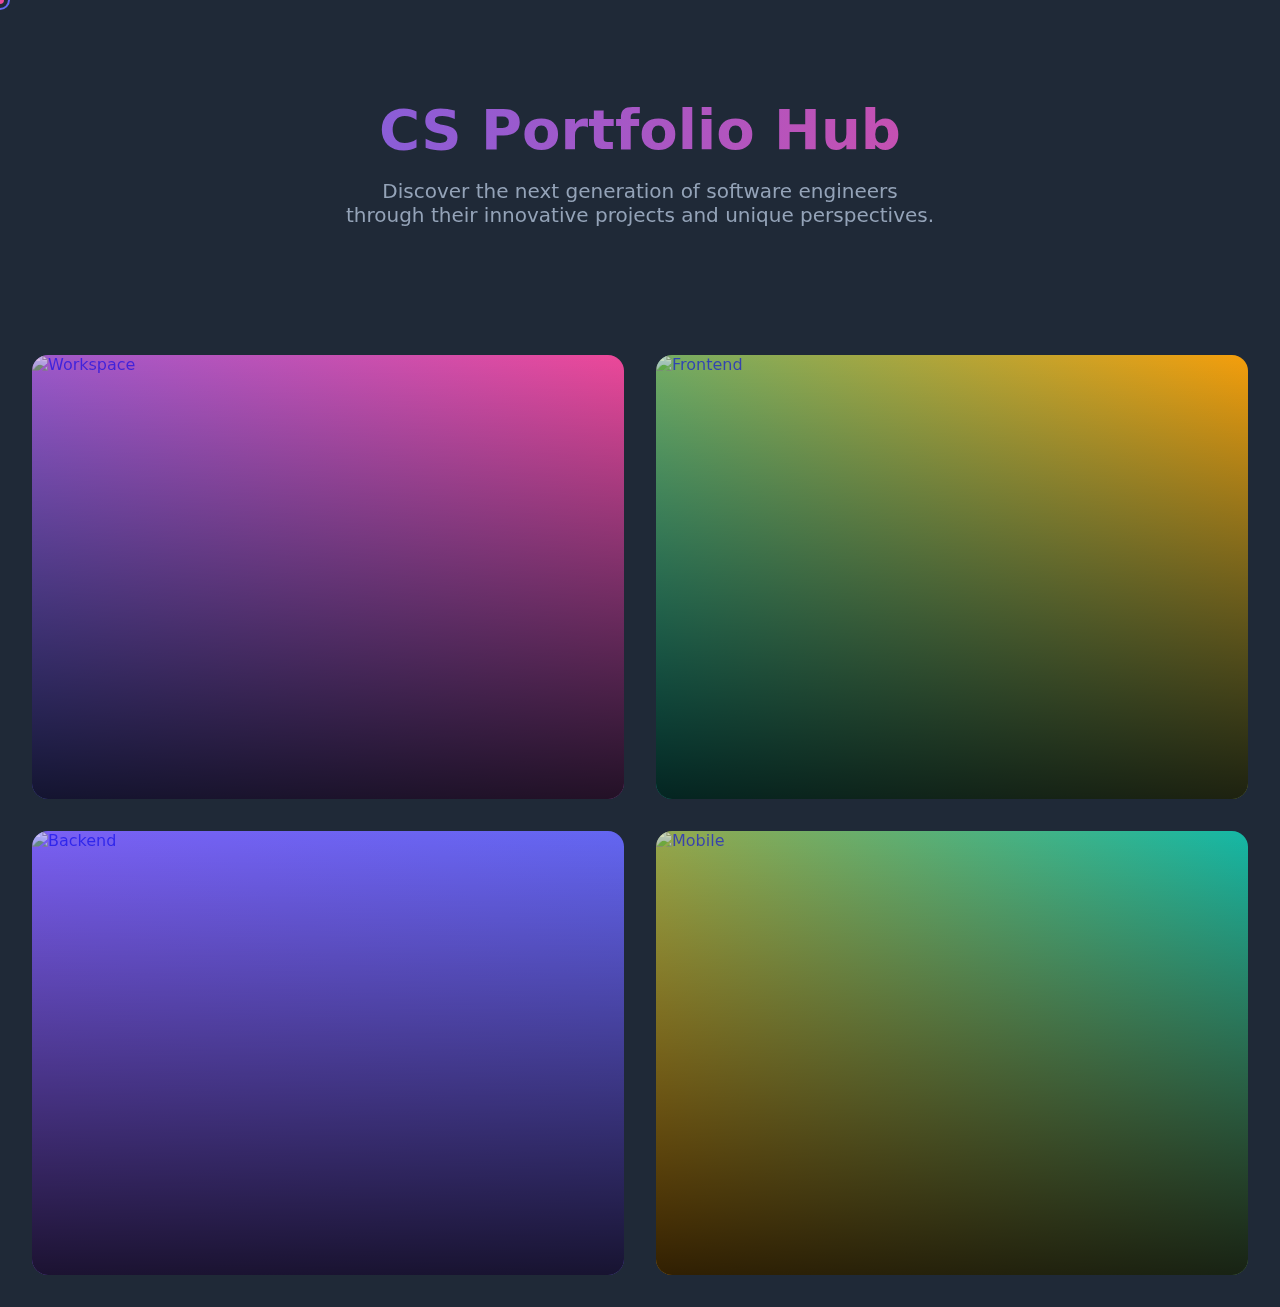
==== index.html @ 4498c345 "Update index.html" ====
<!DOCTYPE html>
<html lang="en">
<head>
    <meta charset="UTF-8">
    <meta name="viewport" content="width=device-width, initial-scale=1.0">
    <title>CS Portfolio Hub</title>
    <style>
        :root {
            --primary: #6366f1;
            --secondary: #4f46e5;
            --accent1: #ec4899;
            --accent2: #14b8a6;
            --accent3: #f59e0b;
            --accent4: #8b5cf6;
            --dark: #1f2937;
            --light: #f8fafc;
        }

        * {
            margin: 0;
            padding: 0;
            box-sizing: border-box;
            font-family: 'Inter', system-ui, -apple-system, sans-serif;
        }

        body {
            background-color: var(--dark);
            color: var(--light);
            min-height: 100vh;
            overflow-x: hidden;
        }

        .noise {
            position: fixed;
            top: 0;
            left: 0;
            width: 100%;
            height: 100%;
            background: url('[data-uri]');
            opacity: 0.05;
            z-index: 1;
            pointer-events: none;
        }

        .container {
            max-width: 1400px;
            margin: 0 auto;
            padding: 2rem;
            position: relative;
            z-index: 2;
        }

        header {
            text-align: center;
            padding: 4rem 0;
        }

        h1 {
            font-size: 3.5rem;
            margin-bottom: 1rem;
            background: linear-gradient(to right, var(--primary), var(--accent1));
            -webkit-background-clip: text;
            -webkit-text-fill-color: transparent;
            line-height: 1.2;
        }

        .subtitle {
            font-size: 1.25rem;
            color: #94a3b8;
            max-width: 600px;
            margin: 0 auto;
        }

        .portfolio-grid {
            display: grid;
            grid-template-columns: repeat(2, 1fr);
            gap: 2rem;
            margin-top: 4rem;
        }

        .portfolio-card {
            position: relative;
            border-radius: 1rem;
            overflow: hidden;
            aspect-ratio: 4/3;
            cursor: pointer;
            transition: transform 0.5s cubic-bezier(0.4, 0, 0.2, 1);
        }

        .portfolio-card:hover {
            transform: translateY(-10px);
        }

        .portfolio-card::before {
            content: '';
            position: absolute;
            inset: 0;
            background: linear-gradient(to bottom, transparent 0%, rgba(0, 0, 0, 0.8) 100%);
            z-index: 1;
        }

        .portfolio-card:nth-child(1) {
            background: linear-gradient(45deg, var(--primary), var(--accent1));
        }

        .portfolio-card:nth-child(2) {
            background: linear-gradient(45deg, var(--accent2), var(--accent3));
        }

        .portfolio-card:nth-child(3) {
            background: linear-gradient(45deg, var(--accent4), var(--primary));
        }

        .portfolio-card:nth-child(4) {
            background: linear-gradient(45deg, var(--accent3), var(--accent2));
        }

        .card-content {
            position: absolute;
            bottom: 0;
            left: 0;
            right: 0;
            padding: 2rem;
            z-index: 2;
            transform: translateY(20px);
            opacity: 0;
            transition: all 0.3s ease-out;
        }

        .portfolio-card:hover .card-content {
            transform: translateY(0);
            opacity: 1;
        }

        .card-title {
            font-size: 1.5rem;
            font-weight: 700;
            margin-bottom: 0.5rem;
        }

        .card-subtitle {
            font-size: 1rem;
            color: #e2e8f0;
            margin-bottom: 1rem;
        }

        .card-tags {
            display: flex;
            gap: 0.5rem;
            flex-wrap: wrap;
        }

        .tag {
            padding: 0.25rem 0.75rem;
            background-color: rgba(255, 255, 255, 0.1);
            border-radius: 9999px;
            font-size: 0.875rem;
        }

        .card-image {
            position: absolute;
            top: 0;
            left: 0;
            width: 100%;
            height: 100%;
            object-fit: cover;
            opacity: 0.6;
            transition: opacity 0.3s ease;
        }

        .portfolio-card:hover .card-image {
            opacity: 0.3;
        }

        @media (max-width: 768px) {
            .portfolio-grid {
                grid-template-columns: 1fr;
            }

            h1 {
                font-size: 2.5rem;
            }

            .subtitle {
                font-size: 1.125rem;
            }
        }

        .cursor {
            width: 20px;
            height: 20px;
            border: 2px solid var(--primary);
            border-radius: 50%;
            position: fixed;
            pointer-events: none;
            z-index: 999;
            transition: transform 0.2s ease;
            transform: translate(-50%, -50%);
        }

        .cursor-follower {
            width: 8px;
            height: 8px;
            background: var(--accent1);
            border-radius: 50%;
            position: fixed;
            pointer-events: none;
            z-index: 999;
            transition: transform 0.1s ease;
            transform: translate(-50%, -50%);
        }
    </style>
</head>
<body>
    <div class="noise"></div>
    <div class="cursor"></div>
    <div class="cursor-follower"></div>

    <div class="container">
        <header>
            <h1>CS Portfolio Hub</h1>
            <p class="subtitle">Discover the next generation of software engineers through their innovative projects and unique perspectives.</p>
        </header>

        <div class="portfolio-grid">
            <a href="/group2_portfoliowebsite/darryl.html" class="portfolio-card">
                <img src="https://images.unsplash.com/photo-1517694712202-14dd9538aa97?auto=format&fit=crop&w=800&q=80" alt="Workspace" class="card-image">
                <div class="card-content">
                    <h2 class="card-title">Darryl Laud King</h2>
                    <p class="card-subtitle">AI & Machine Learning Enthusiast</p>
                    <div class="card-tags">
                        <span class="tag">Python</span>
                        <span class="tag">TensorFlow</span>
                        <span class="tag">Computer Vision</span>
                    </div>
                </div>
            </a>

            <a href="#" class="portfolio-card">
                <img src="https://images.unsplash.com/photo-1550439062-609e1531270e?auto=format&fit=crop&w=800&q=80" alt="Frontend" class="card-image">
                <div class="card-content">
                    <h2 class="card-title">Jesse Adjetey</h2>
                    <p class="card-subtitle">Frontend Developer & UI Designer</p>
                    <div class="card-tags">
                        <span class="tag">React</span>
                        <span class="tag">TypeScript</span>
                        <span class="tag">Figma</span>
                    </div>
                </div>
            </a>

            <a href="#" class="portfolio-card">
                <img src="https://images.unsplash.com/photo-1555066931-4365d14bab8c?auto=format&fit=crop&w=800&q=80" alt="Backend" class="card-image">
                <div class="card-content">
                    <h2 class="card-title">Jeffery Churchill</h2>
                    <p class="card-subtitle">Backend Developer & System Architect</p>
                    <div class="card-tags">
                        <span class="tag">Node.js</span>
                        <span class="tag">GraphQL</span>
                        <span class="tag">AWS</span>
                    </div>
                </div>
            </a>

            <a href="#" class="portfolio-card">
                <img src="https://images.unsplash.com/photo-1551033406-611cf9a28f67?auto=format&fit=crop&w=800&q=80" alt="Mobile" class="card-image">
                <div class="card-content">
                    <h2 class="card-title"></h2>
                    <p class="card-subtitle">Mobile Developer & UX Researcher</p>
                    <div class="card-tags">
                        <span class="tag">Flutter</span>
                        <span class="tag">Firebase</span>
                        <span class="tag">Swift</span>
                    </div>
                </div>
            </a>
        </div>
    </div>

    <script>
        // Custom cursor
        const cursor = document.querySelector('.cursor');
        const follower = document.querySelector('.cursor-follower');
        let posX = 0, posY = 0;
        let mouseX = 0, mouseY = 0;

        document.addEventListener('mousemove', (e) => {
            mouseX = e.clientX;
            mouseY = e.clientY;

            cursor.style.left = mouseX + 'px';
            cursor.style.top = mouseY + 'px';
        });

        function followCursor() {
            posX += (mouseX - posX) / 12;
            posY += (mouseY - posY) / 12;
            
            follower.style.left = posX + 'px';
            follower.style.top = posY + 'px';

            requestAnimationFrame(followCursor);
        }
        followCursor();

        // Hover effects for portfolio cards
        document.querySelectorAll('.portfolio-card').forEach(card => {
            card.addEventListener('mouseenter', () => {
                cursor.style.transform = 'translate(-50%, -50%) scale(1.5)';
                cursor.style.borderColor = 'white';
                follower.style.transform = 'translate(-50%, -50%) scale(0.5)';
            });

            card.addEventListener('mouseleave', () => {
                cursor.style.transform = 'translate(-50%, -50%) scale(1)';
                cursor.style.borderColor = 'var(--primary)';
                follower.style.transform = 'translate(-50%, -50%) scale(1)';
            });
        });

        // Parallax effect for cards
        document.addEventListener('mousemove', (e) => {
            const cards = document.querySelectorAll('.portfolio-card');
            const mouseX = e.clientX / window.innerWidth - 0.5;
            const mouseY = e.clientY / window.innerHeight - 0.5;

            cards.forEach(card => {
                const rect = card.getBoundingClientRect();
                const cardCenterX = rect.left + rect.width / 2;
                const cardCenterY = rect.top + rect.height / 2;
                
                const angleX = (cardCenterY - e.clientY) / 30;
                const angleY = (e.clientX - cardCenterX) / 30;
                
                card.style.transform = `perspective(1000px) rotateX(${angleX}deg) rotateY(${angleY}deg) translateY(-10px)`;
            });
        });

        // Reset card transform on mouse leave
        document.addEventListener('mouseleave', () => {
            document.querySelectorAll('.portfolio-card').forEach(card => {
                card.style.transform = 'perspective(1000px) rotateX(0) rotateY(0) translateY(0)';
            });
        });
    </script>
</body>
</html>
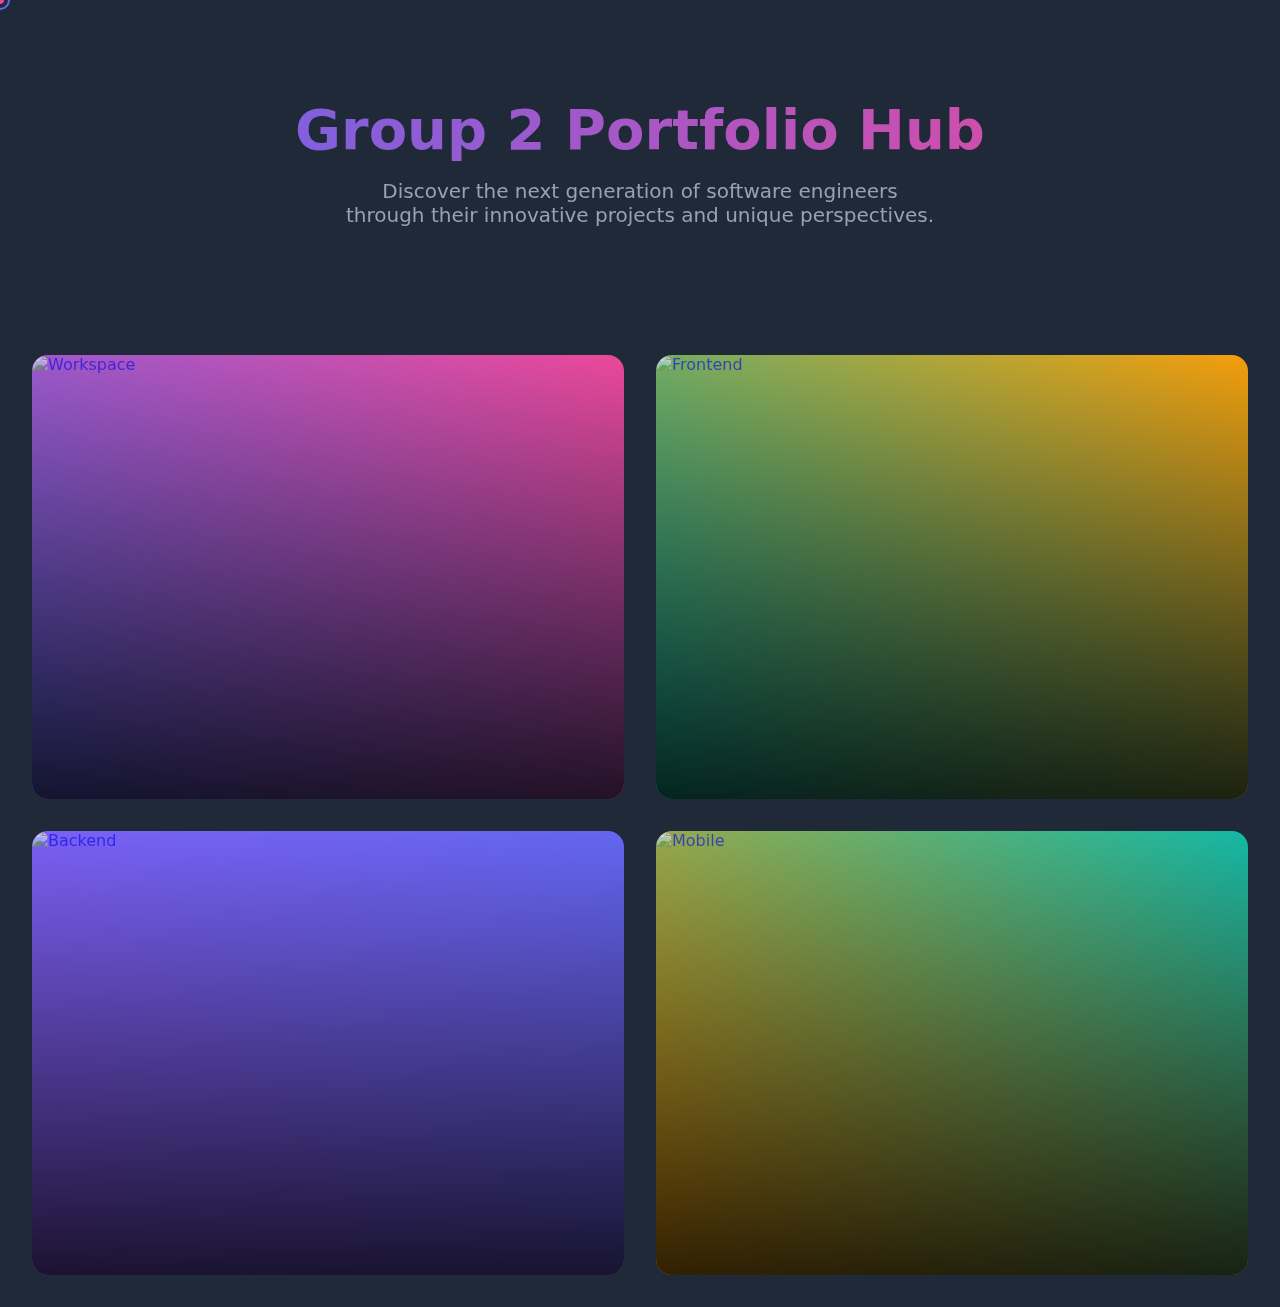
==== commit 3406863b: "Update index.html" ====
--- a/index.html
+++ b/index.html
@@ -218,16 +218,16 @@
 
     <div class="container">
         <header>
-            <h1>CS Portfolio Hub</h1>
+            <h1>Group 2 Portfolio Hub</h1>
             <p class="subtitle">Discover the next generation of software engineers through their innovative projects and unique perspectives.</p>
         </header>
 
         <div class="portfolio-grid">
-            <a href="/group2_portfoliowebsite/darryl.html" class="portfolio-card">
+            <a href="/group2_portfoliowebsite/darryl_page.html" class="portfolio-card">
                 <img src="https://images.unsplash.com/photo-1517694712202-14dd9538aa97?auto=format&fit=crop&w=800&q=80" alt="Workspace" class="card-image">
                 <div class="card-content">
                     <h2 class="card-title">Darryl Laud King</h2>
-                    <p class="card-subtitle">AI & Machine Learning Enthusiast</p>
+                    <p class="card-subtitle">Cybersecurity Enthusiast</p>
                     <div class="card-tags">
                         <span class="tag">Python</span>
                         <span class="tag">TensorFlow</span>
@@ -236,42 +236,27 @@
                 </div>
             </a>
 
-            <a href="#" class="portfolio-card">
+            <a href="/group2_portfoliowebsite/Jesse.html" class="portfolio-card">
                 <img src="https://images.unsplash.com/photo-1550439062-609e1531270e?auto=format&fit=crop&w=800&q=80" alt="Frontend" class="card-image">
                 <div class="card-content">
                     <h2 class="card-title">Jesse Adjetey</h2>
-                    <p class="card-subtitle">Frontend Developer & UI Designer</p>
-                    <div class="card-tags">
-                        <span class="tag">React</span>
-                        <span class="tag">TypeScript</span>
-                        <span class="tag">Figma</span>
-                    </div>
+                    <p class="card-subtitle">Web 3 Enthusiast</p>
                 </div>
             </a>
 
-            <a href="#" class="portfolio-card">
+            <a href="/group2_portfoliowebsite/Jeffrey_hompage.html" class="portfolio-card">
                 <img src="https://images.unsplash.com/photo-1555066931-4365d14bab8c?auto=format&fit=crop&w=800&q=80" alt="Backend" class="card-image">
                 <div class="card-content">
                     <h2 class="card-title">Jeffery Churchill</h2>
-                    <p class="card-subtitle">Backend Developer & System Architect</p>
-                    <div class="card-tags">
-                        <span class="tag">Node.js</span>
-                        <span class="tag">GraphQL</span>
-                        <span class="tag">AWS</span>
-                    </div>
+                    <p class="card-subtitle">Sports Enthusiast</p>
                 </div>
             </a>
 
-            <a href="#" class="portfolio-card">
+            <a href="/group2_portfoliowebsite/profiledavid.html" class="portfolio-card">
                 <img src="https://images.unsplash.com/photo-1551033406-611cf9a28f67?auto=format&fit=crop&w=800&q=80" alt="Mobile" class="card-image">
                 <div class="card-content">
-                    <h2 class="card-title"></h2>
+                    <h2 class="card-title">David</h2>
                     <p class="card-subtitle">Mobile Developer & UX Researcher</p>
-                    <div class="card-tags">
-                        <span class="tag">Flutter</span>
-                        <span class="tag">Firebase</span>
-                        <span class="tag">Swift</span>
-                    </div>
                 </div>
             </a>
         </div>
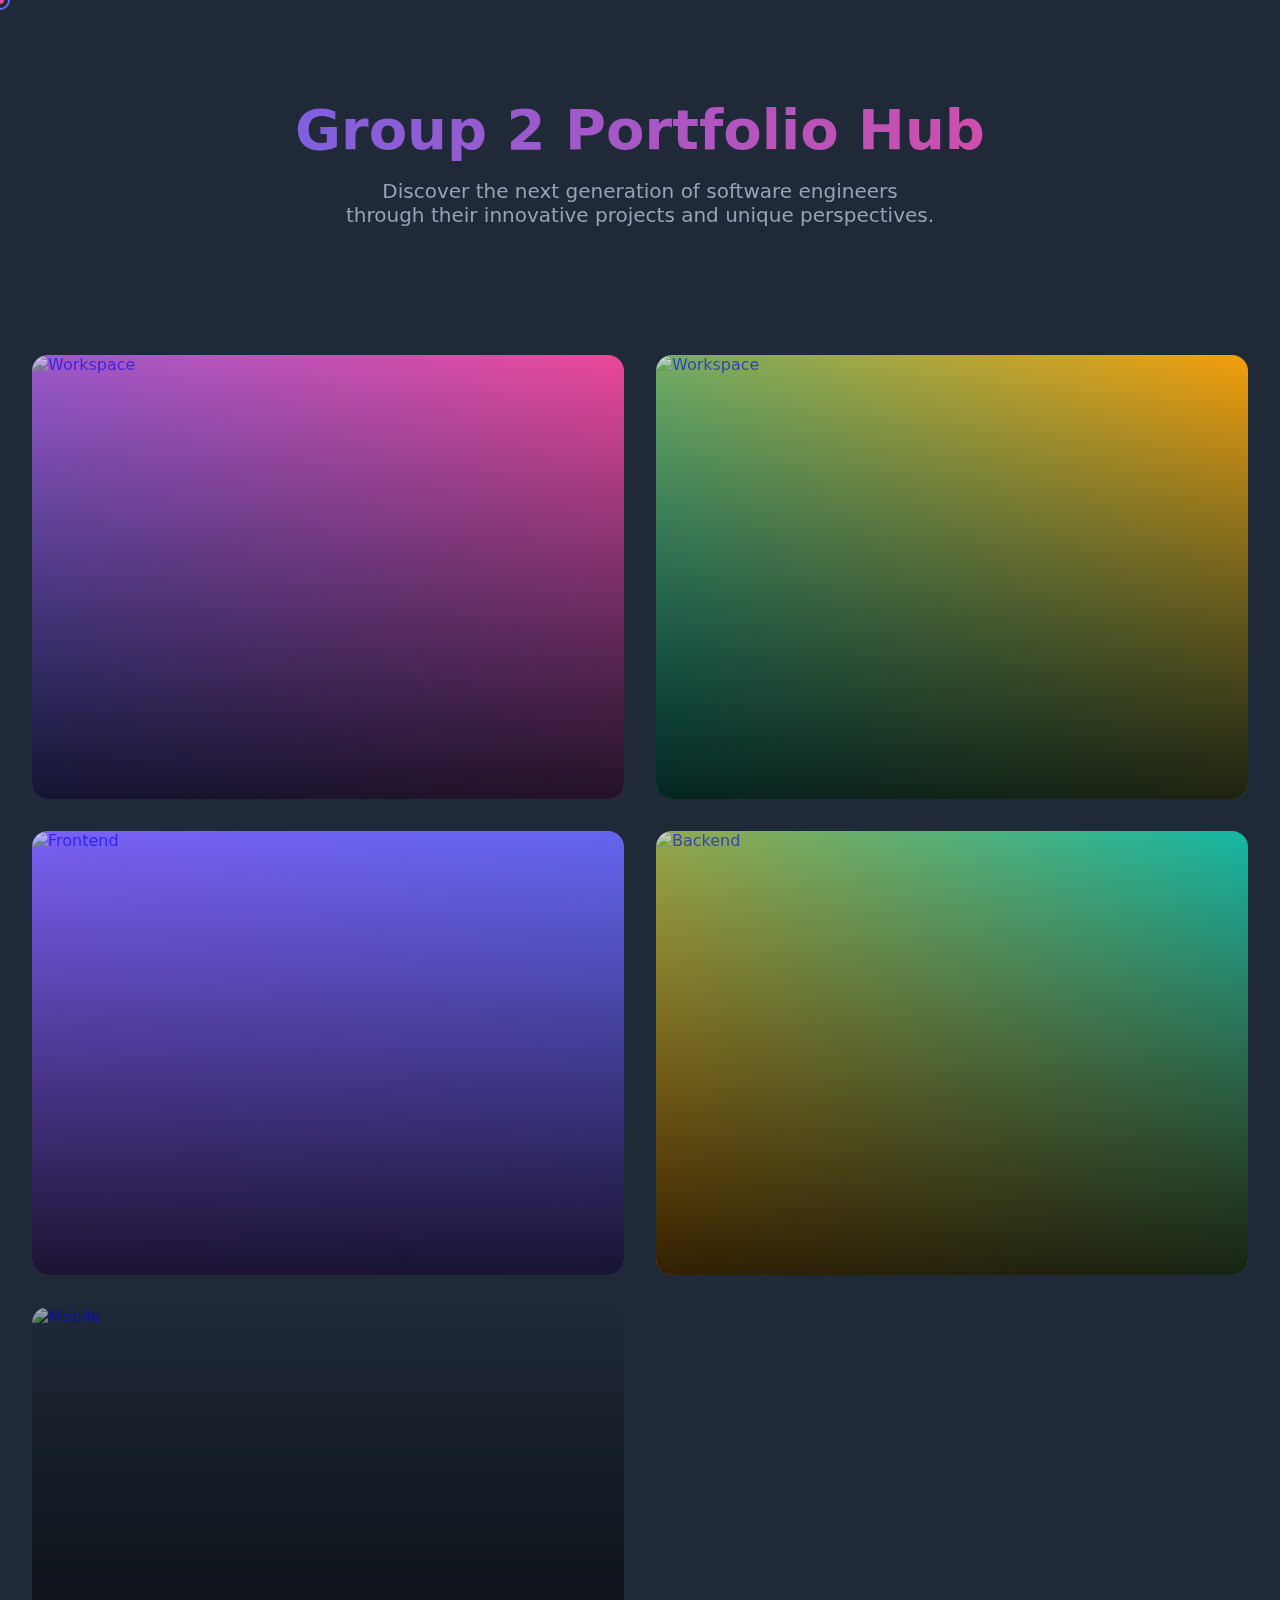
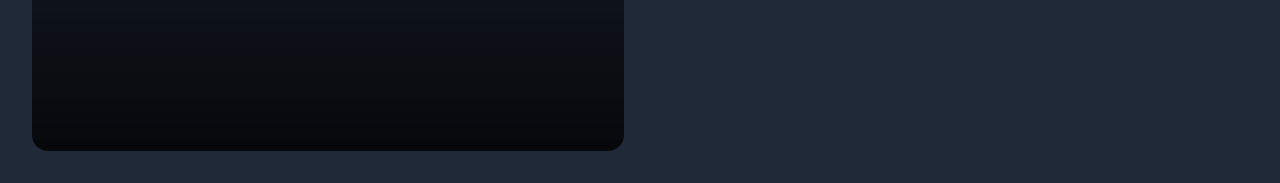
==== commit 693937af: "test pipeline" ====
--- a/index.html
+++ b/index.html
@@ -1,332 +1,401 @@
 <!DOCTYPE html>
 <html lang="en">
-<head>
-    <meta charset="UTF-8">
-    <meta name="viewport" content="width=device-width, initial-scale=1.0">
-    <title>CS Portfolio Hub</title>
-    <style>
-        :root {
-            --primary: #6366f1;
-            --secondary: #4f46e5;
-            --accent1: #ec4899;
-            --accent2: #14b8a6;
-            --accent3: #f59e0b;
-            --accent4: #8b5cf6;
-            --dark: #1f2937;
-            --light: #f8fafc;
-        }
-
-        * {
-            margin: 0;
-            padding: 0;
-            box-sizing: border-box;
-            font-family: 'Inter', system-ui, -apple-system, sans-serif;
-        }
-
-        body {
-            background-color: var(--dark);
-            color: var(--light);
-            min-height: 100vh;
-            overflow-x: hidden;
-        }
-
-        .noise {
-            position: fixed;
-            top: 0;
-            left: 0;
-            width: 100%;
-            height: 100%;
-            background: url('[data-uri]');
-            opacity: 0.05;
-            z-index: 1;
-            pointer-events: none;
-        }
-
-        .container {
-            max-width: 1400px;
-            margin: 0 auto;
-            padding: 2rem;
-            position: relative;
-            z-index: 2;
-        }
-
-        header {
-            text-align: center;
-            padding: 4rem 0;
-        }
-
-        h1 {
-            font-size: 3.5rem;
-            margin-bottom: 1rem;
-            background: linear-gradient(to right, var(--primary), var(--accent1));
-            -webkit-background-clip: text;
-            -webkit-text-fill-color: transparent;
-            line-height: 1.2;
-        }
-
-        .subtitle {
-            font-size: 1.25rem;
-            color: #94a3b8;
-            max-width: 600px;
-            margin: 0 auto;
-        }
-
-        .portfolio-grid {
-            display: grid;
-            grid-template-columns: repeat(2, 1fr);
-            gap: 2rem;
-            margin-top: 4rem;
-        }
-
-        .portfolio-card {
-            position: relative;
-            border-radius: 1rem;
-            overflow: hidden;
-            aspect-ratio: 4/3;
-            cursor: pointer;
-            transition: transform 0.5s cubic-bezier(0.4, 0, 0.2, 1);
-        }
-
-        .portfolio-card:hover {
-            transform: translateY(-10px);
-        }
-
-        .portfolio-card::before {
-            content: '';
-            position: absolute;
-            inset: 0;
-            background: linear-gradient(to bottom, transparent 0%, rgba(0, 0, 0, 0.8) 100%);
-            z-index: 1;
-        }
-
-        .portfolio-card:nth-child(1) {
-            background: linear-gradient(45deg, var(--primary), var(--accent1));
-        }
-
-        .portfolio-card:nth-child(2) {
-            background: linear-gradient(45deg, var(--accent2), var(--accent3));
-        }
-
-        .portfolio-card:nth-child(3) {
-            background: linear-gradient(45deg, var(--accent4), var(--primary));
-        }
-
-        .portfolio-card:nth-child(4) {
-            background: linear-gradient(45deg, var(--accent3), var(--accent2));
-        }
-
-        .card-content {
-            position: absolute;
-            bottom: 0;
-            left: 0;
-            right: 0;
-            padding: 2rem;
-            z-index: 2;
-            transform: translateY(20px);
-            opacity: 0;
-            transition: all 0.3s ease-out;
-        }
-
-        .portfolio-card:hover .card-content {
-            transform: translateY(0);
-            opacity: 1;
-        }
-
-        .card-title {
-            font-size: 1.5rem;
-            font-weight: 700;
-            margin-bottom: 0.5rem;
-        }
-
-        .card-subtitle {
-            font-size: 1rem;
-            color: #e2e8f0;
-            margin-bottom: 1rem;
-        }
-
-        .card-tags {
-            display: flex;
-            gap: 0.5rem;
-            flex-wrap: wrap;
-        }
-
-        .tag {
-            padding: 0.25rem 0.75rem;
-            background-color: rgba(255, 255, 255, 0.1);
-            border-radius: 9999px;
-            font-size: 0.875rem;
-        }
-
-        .card-image {
-            position: absolute;
-            top: 0;
-            left: 0;
-            width: 100%;
-            height: 100%;
-            object-fit: cover;
-            opacity: 0.6;
-            transition: opacity 0.3s ease;
-        }
-
-        .portfolio-card:hover .card-image {
-            opacity: 0.3;
-        }
-
-        @media (max-width: 768px) {
-            .portfolio-grid {
-                grid-template-columns: 1fr;
-            }
-
-            h1 {
-                font-size: 2.5rem;
-            }
-
-            .subtitle {
-                font-size: 1.125rem;
-            }
-        }
-
-        .cursor {
-            width: 20px;
-            height: 20px;
-            border: 2px solid var(--primary);
-            border-radius: 50%;
-            position: fixed;
-            pointer-events: none;
-            z-index: 999;
-            transition: transform 0.2s ease;
-            transform: translate(-50%, -50%);
-        }
-
-        .cursor-follower {
-            width: 8px;
-            height: 8px;
-            background: var(--accent1);
-            border-radius: 50%;
-            position: fixed;
-            pointer-events: none;
-            z-index: 999;
-            transition: transform 0.1s ease;
-            transform: translate(-50%, -50%);
-        }
-    </style>
-</head>
-<body>
-    <div class="noise"></div>
-    <div class="cursor"></div>
-    <div class="cursor-follower"></div>
-
-    <div class="container">
-        <header>
-            <h1>Group 2 Portfolio Hub</h1>
-            <p class="subtitle">Discover the next generation of software engineers through their innovative projects and unique perspectives.</p>
-        </header>
-
-        <div class="portfolio-grid">
-            <a href="/group2_portfoliowebsite/darryl_page.html" class="portfolio-card">
-                <img src="https://images.unsplash.com/photo-1517694712202-14dd9538aa97?auto=format&fit=crop&w=800&q=80" alt="Workspace" class="card-image">
-                <div class="card-content">
-                    <h2 class="card-title">Darryl Laud King</h2>
-                    <p class="card-subtitle">Cybersecurity Enthusiast</p>
-                    <div class="card-tags">
-                        <span class="tag">Python</span>
-                        <span class="tag">TensorFlow</span>
-                        <span class="tag">Computer Vision</span>
-                    </div>
-                </div>
-            </a>
-
-            <a href="/group2_portfoliowebsite/Jesse.html" class="portfolio-card">
-                <img src="https://images.unsplash.com/photo-1550439062-609e1531270e?auto=format&fit=crop&w=800&q=80" alt="Frontend" class="card-image">
-                <div class="card-content">
-                    <h2 class="card-title">Jesse Adjetey</h2>
-                    <p class="card-subtitle">Web 3 Enthusiast</p>
-                </div>
-            </a>
-
-            <a href="/group2_portfoliowebsite/Jeffrey_hompage.html" class="portfolio-card">
-                <img src="https://images.unsplash.com/photo-1555066931-4365d14bab8c?auto=format&fit=crop&w=800&q=80" alt="Backend" class="card-image">
-                <div class="card-content">
-                    <h2 class="card-title">Jeffery Churchill</h2>
-                    <p class="card-subtitle">Sports Enthusiast</p>
-                </div>
-            </a>
-
-            <a href="/group2_portfoliowebsite/profiledavid.html" class="portfolio-card">
-                <img src="https://images.unsplash.com/photo-1551033406-611cf9a28f67?auto=format&fit=crop&w=800&q=80" alt="Mobile" class="card-image">
-                <div class="card-content">
-                    <h2 class="card-title">David</h2>
-                    <p class="card-subtitle">Mobile Developer & UX Researcher</p>
-                </div>
-            </a>
-        </div>
-    </div>
-
-    <script>
-        // Custom cursor
-        const cursor = document.querySelector('.cursor');
-        const follower = document.querySelector('.cursor-follower');
-        let posX = 0, posY = 0;
-        let mouseX = 0, mouseY = 0;
-
-        document.addEventListener('mousemove', (e) => {
-            mouseX = e.clientX;
-            mouseY = e.clientY;
-
-            cursor.style.left = mouseX + 'px';
-            cursor.style.top = mouseY + 'px';
-        });
-
-        function followCursor() {
-            posX += (mouseX - posX) / 12;
-            posY += (mouseY - posY) / 12;
-            
-            follower.style.left = posX + 'px';
-            follower.style.top = posY + 'px';
-
-            requestAnimationFrame(followCursor);
-        }
-        followCursor();
-
-        // Hover effects for portfolio cards
-        document.querySelectorAll('.portfolio-card').forEach(card => {
-            card.addEventListener('mouseenter', () => {
-                cursor.style.transform = 'translate(-50%, -50%) scale(1.5)';
-                cursor.style.borderColor = 'white';
-                follower.style.transform = 'translate(-50%, -50%) scale(0.5)';
-            });
-
-            card.addEventListener('mouseleave', () => {
-                cursor.style.transform = 'translate(-50%, -50%) scale(1)';
-                cursor.style.borderColor = 'var(--primary)';
-                follower.style.transform = 'translate(-50%, -50%) scale(1)';
-            });
-        });
-
-        // Parallax effect for cards
-        document.addEventListener('mousemove', (e) => {
-            const cards = document.querySelectorAll('.portfolio-card');
-            const mouseX = e.clientX / window.innerWidth - 0.5;
-            const mouseY = e.clientY / window.innerHeight - 0.5;
-
-            cards.forEach(card => {
-                const rect = card.getBoundingClientRect();
-                const cardCenterX = rect.left + rect.width / 2;
-                const cardCenterY = rect.top + rect.height / 2;
-                
-                const angleX = (cardCenterY - e.clientY) / 30;
-                const angleY = (e.clientX - cardCenterX) / 30;
-                
-                card.style.transform = `perspective(1000px) rotateX(${angleX}deg) rotateY(${angleY}deg) translateY(-10px)`;
-            });
-        });
-
-        // Reset card transform on mouse leave
-        document.addEventListener('mouseleave', () => {
-            document.querySelectorAll('.portfolio-card').forEach(card => {
-                card.style.transform = 'perspective(1000px) rotateX(0) rotateY(0) translateY(0)';
-            });
-        });
-    </script>
-</body>
+	<head>
+		<meta charset="UTF-8" />
+		<meta name="viewport" content="width=device-width, initial-scale=1.0" />
+		<title>CS Portfolio Hub</title>
+		<style>
+			:root {
+				--primary: #6366f1;
+				--secondary: #4f46e5;
+				--accent1: #ec4899;
+				--accent2: #14b8a6;
+				--accent3: #f59e0b;
+				--accent4: #8b5cf6;
+				--dark: #1f2937;
+				--light: #f8fafc;
+			}
+
+			* {
+				margin: 0;
+				padding: 0;
+				box-sizing: border-box;
+				font-family: "Inter", system-ui, -apple-system, sans-serif;
+			}
+
+			body {
+				background-color: var(--dark);
+				color: var(--light);
+				min-height: 100vh;
+				overflow-x: hidden;
+			}
+
+			.noise {
+				position: fixed;
+				top: 0;
+				left: 0;
+				width: 100%;
+				height: 100%;
+				background: url("[data-uri]");
+				opacity: 0.05;
+				z-index: 1;
+				pointer-events: none;
+			}
+
+			.container {
+				max-width: 1400px;
+				margin: 0 auto;
+				padding: 2rem;
+				position: relative;
+				z-index: 2;
+			}
+
+			header {
+				text-align: center;
+				padding: 4rem 0;
+			}
+
+			h1 {
+				font-size: 3.5rem;
+				margin-bottom: 1rem;
+				background: linear-gradient(
+					to right,
+					var(--primary),
+					var(--accent1)
+				);
+				-webkit-background-clip: text;
+				-webkit-text-fill-color: transparent;
+				line-height: 1.2;
+			}
+
+			.subtitle {
+				font-size: 1.25rem;
+				color: #94a3b8;
+				max-width: 600px;
+				margin: 0 auto;
+			}
+
+			.portfolio-grid {
+				display: grid;
+				grid-template-columns: repeat(2, 1fr);
+				gap: 2rem;
+				margin-top: 4rem;
+			}
+
+			.portfolio-card {
+				position: relative;
+				border-radius: 1rem;
+				overflow: hidden;
+				aspect-ratio: 4/3;
+				cursor: pointer;
+				transition: transform 0.5s cubic-bezier(0.4, 0, 0.2, 1);
+			}
+
+			.portfolio-card:hover {
+				transform: translateY(-10px);
+			}
+
+			.portfolio-card::before {
+				content: "";
+				position: absolute;
+				inset: 0;
+				background: linear-gradient(
+					to bottom,
+					transparent 0%,
+					rgba(0, 0, 0, 0.8) 100%
+				);
+				z-index: 1;
+			}
+
+			.portfolio-card:nth-child(1) {
+				background: linear-gradient(
+					45deg,
+					var(--primary),
+					var(--accent1)
+				);
+			}
+
+			.portfolio-card:nth-child(2) {
+				background: linear-gradient(
+					45deg,
+					var(--accent2),
+					var(--accent3)
+				);
+			}
+
+			.portfolio-card:nth-child(3) {
+				background: linear-gradient(
+					45deg,
+					var(--accent4),
+					var(--primary)
+				);
+			}
+
+			.portfolio-card:nth-child(4) {
+				background: linear-gradient(
+					45deg,
+					var(--accent3),
+					var(--accent2)
+				);
+			}
+
+			.card-content {
+				position: absolute;
+				bottom: 0;
+				left: 0;
+				right: 0;
+				padding: 2rem;
+				z-index: 2;
+				transform: translateY(20px);
+				opacity: 0;
+				transition: all 0.3s ease-out;
+			}
+
+			.portfolio-card:hover .card-content {
+				transform: translateY(0);
+				opacity: 1;
+			}
+
+			.card-title {
+				font-size: 1.5rem;
+				font-weight: 700;
+				margin-bottom: 0.5rem;
+			}
+
+			.card-subtitle {
+				font-size: 1rem;
+				color: #e2e8f0;
+				margin-bottom: 1rem;
+			}
+
+			.card-tags {
+				display: flex;
+				gap: 0.5rem;
+				flex-wrap: wrap;
+			}
+
+			.tag {
+				padding: 0.25rem 0.75rem;
+				background-color: rgba(255, 255, 255, 0.1);
+				border-radius: 9999px;
+				font-size: 0.875rem;
+			}
+
+			.card-image {
+				position: absolute;
+				top: 0;
+				left: 0;
+				width: 100%;
+				height: 100%;
+				object-fit: cover;
+				opacity: 0.6;
+				transition: opacity 0.3s ease;
+			}
+
+			.portfolio-card:hover .card-image {
+				opacity: 0.3;
+			}
+
+			@media (max-width: 768px) {
+				.portfolio-grid {
+					grid-template-columns: 1fr;
+				}
+
+				h1 {
+					font-size: 2.5rem;
+				}
+
+				.subtitle {
+					font-size: 1.125rem;
+				}
+			}
+
+			.cursor {
+				width: 20px;
+				height: 20px;
+				border: 2px solid var(--primary);
+				border-radius: 50%;
+				position: fixed;
+				pointer-events: none;
+				z-index: 999;
+				transition: transform 0.2s ease;
+				transform: translate(-50%, -50%);
+			}
+
+			.cursor-follower {
+				width: 8px;
+				height: 8px;
+				background: var(--accent1);
+				border-radius: 50%;
+				position: fixed;
+				pointer-events: none;
+				z-index: 999;
+				transition: transform 0.1s ease;
+				transform: translate(-50%, -50%);
+			}
+		</style>
+	</head>
+	<body>
+		<div class="noise"></div>
+		<div class="cursor"></div>
+		<div class="cursor-follower"></div>
+
+		<div class="container">
+			<header>
+				<h1>Group 2 Portfolio Hub</h1>
+				<p class="subtitle">
+					Discover the next generation of software engineers through
+					their innovative projects and unique perspectives.
+				</p>
+			</header>
+
+			<div class="portfolio-grid">
+				<a
+					href="/group2_portfoliowebsite/oheneba.html"
+					class="portfolio-card"
+				>
+					<img
+						src="https://images.unsplash.com/photo-1517694712202-14dd9538aa97?auto=format&fit=crop&w=800&q=80"
+						alt="Workspace"
+						class="card-image"
+					/>
+					<div class="card-content">
+						<h2 class="card-title">Steph Curry</h2>
+						<p class="card-subtitle">GOAT</p>
+					</div>
+				</a>
+
+				<a
+					href="/group2_portfoliowebsite/darryl_page.html"
+					class="portfolio-card"
+				>
+					<img
+						src="https://images.unsplash.com/photo-1517694712202-14dd9538aa97?auto=format&fit=crop&w=800&q=80"
+						alt="Workspace"
+						class="card-image"
+					/>
+					<div class="card-content">
+						<h2 class="card-title">Darryl Laud King</h2>
+						<p class="card-subtitle">Cybersecurity Enthusiast</p>
+					</div>
+				</a>
+
+				<a
+					href="/group2_portfoliowebsite/Jesse.html"
+					class="portfolio-card"
+				>
+					<img
+						src="https://images.unsplash.com/photo-1550439062-609e1531270e?auto=format&fit=crop&w=800&q=80"
+						alt="Frontend"
+						class="card-image"
+					/>
+					<div class="card-content">
+						<h2 class="card-title">Jesse Adjetey</h2>
+						<p class="card-subtitle">Web 3 Enthusiast</p>
+					</div>
+				</a>
+
+				<a
+					href="/group2_portfoliowebsite/Jeffrey_hompage.html"
+					class="portfolio-card"
+				>
+					<img
+						src="https://images.unsplash.com/photo-1555066931-4365d14bab8c?auto=format&fit=crop&w=800&q=80"
+						alt="Backend"
+						class="card-image"
+					/>
+					<div class="card-content">
+						<h2 class="card-title">Jeffery Churchill</h2>
+						<p class="card-subtitle">Sports Enthusiast</p>
+					</div>
+				</a>
+
+				<a
+					href="/group2_portfoliowebsite/profiledavid.html"
+					class="portfolio-card"
+				>
+					<img
+						src="https://images.unsplash.com/photo-1551033406-611cf9a28f67?auto=format&fit=crop&w=800&q=80"
+						alt="Mobile"
+						class="card-image"
+					/>
+					<div class="card-content">
+						<h2 class="card-title">David Acquah</h2>
+						<p class="card-subtitle">Mobile Developer</p>
+					</div>
+				</a>
+			</div>
+		</div>
+
+		<script>
+			// Custom cursor
+			const cursor = document.querySelector(".cursor");
+			const follower = document.querySelector(".cursor-follower");
+			let posX = 0,
+				posY = 0;
+			let mouseX = 0,
+				mouseY = 0;
+
+			document.addEventListener("mousemove", (e) => {
+				mouseX = e.clientX;
+				mouseY = e.clientY;
+
+				cursor.style.left = mouseX + "px";
+				cursor.style.top = mouseY + "px";
+			});
+
+			function followCursor() {
+				posX += (mouseX - posX) / 12;
+				posY += (mouseY - posY) / 12;
+
+				follower.style.left = posX + "px";
+				follower.style.top = posY + "px";
+
+				requestAnimationFrame(followCursor);
+			}
+			followCursor();
+
+			// Hover effects for portfolio cards
+			document.querySelectorAll(".portfolio-card").forEach((card) => {
+				card.addEventListener("mouseenter", () => {
+					cursor.style.transform = "translate(-50%, -50%) scale(1.5)";
+					cursor.style.borderColor = "white";
+					follower.style.transform =
+						"translate(-50%, -50%) scale(0.5)";
+				});
+
+				card.addEventListener("mouseleave", () => {
+					cursor.style.transform = "translate(-50%, -50%) scale(1)";
+					cursor.style.borderColor = "var(--primary)";
+					follower.style.transform = "translate(-50%, -50%) scale(1)";
+				});
+			});
+
+			// Parallax effect for cards
+			document.addEventListener("mousemove", (e) => {
+				const cards = document.querySelectorAll(".portfolio-card");
+				const mouseX = e.clientX / window.innerWidth - 0.5;
+				const mouseY = e.clientY / window.innerHeight - 0.5;
+
+				cards.forEach((card) => {
+					const rect = card.getBoundingClientRect();
+					const cardCenterX = rect.left + rect.width / 2;
+					const cardCenterY = rect.top + rect.height / 2;
+
+					const angleX = (cardCenterY - e.clientY) / 30;
+					const angleY = (e.clientX - cardCenterX) / 30;
+
+					card.style.transform = `perspective(1000px) rotateX(${angleX}deg) rotateY(${angleY}deg) translateY(-10px)`;
+				});
+			});
+
+			// Reset card transform on mouse leave
+			document.addEventListener("mouseleave", () => {
+				document.querySelectorAll(".portfolio-card").forEach((card) => {
+					card.style.transform =
+						"perspective(1000px) rotateX(0) rotateY(0) translateY(0)";
+				});
+			});
+		</script>
+	</body>
 </html>
